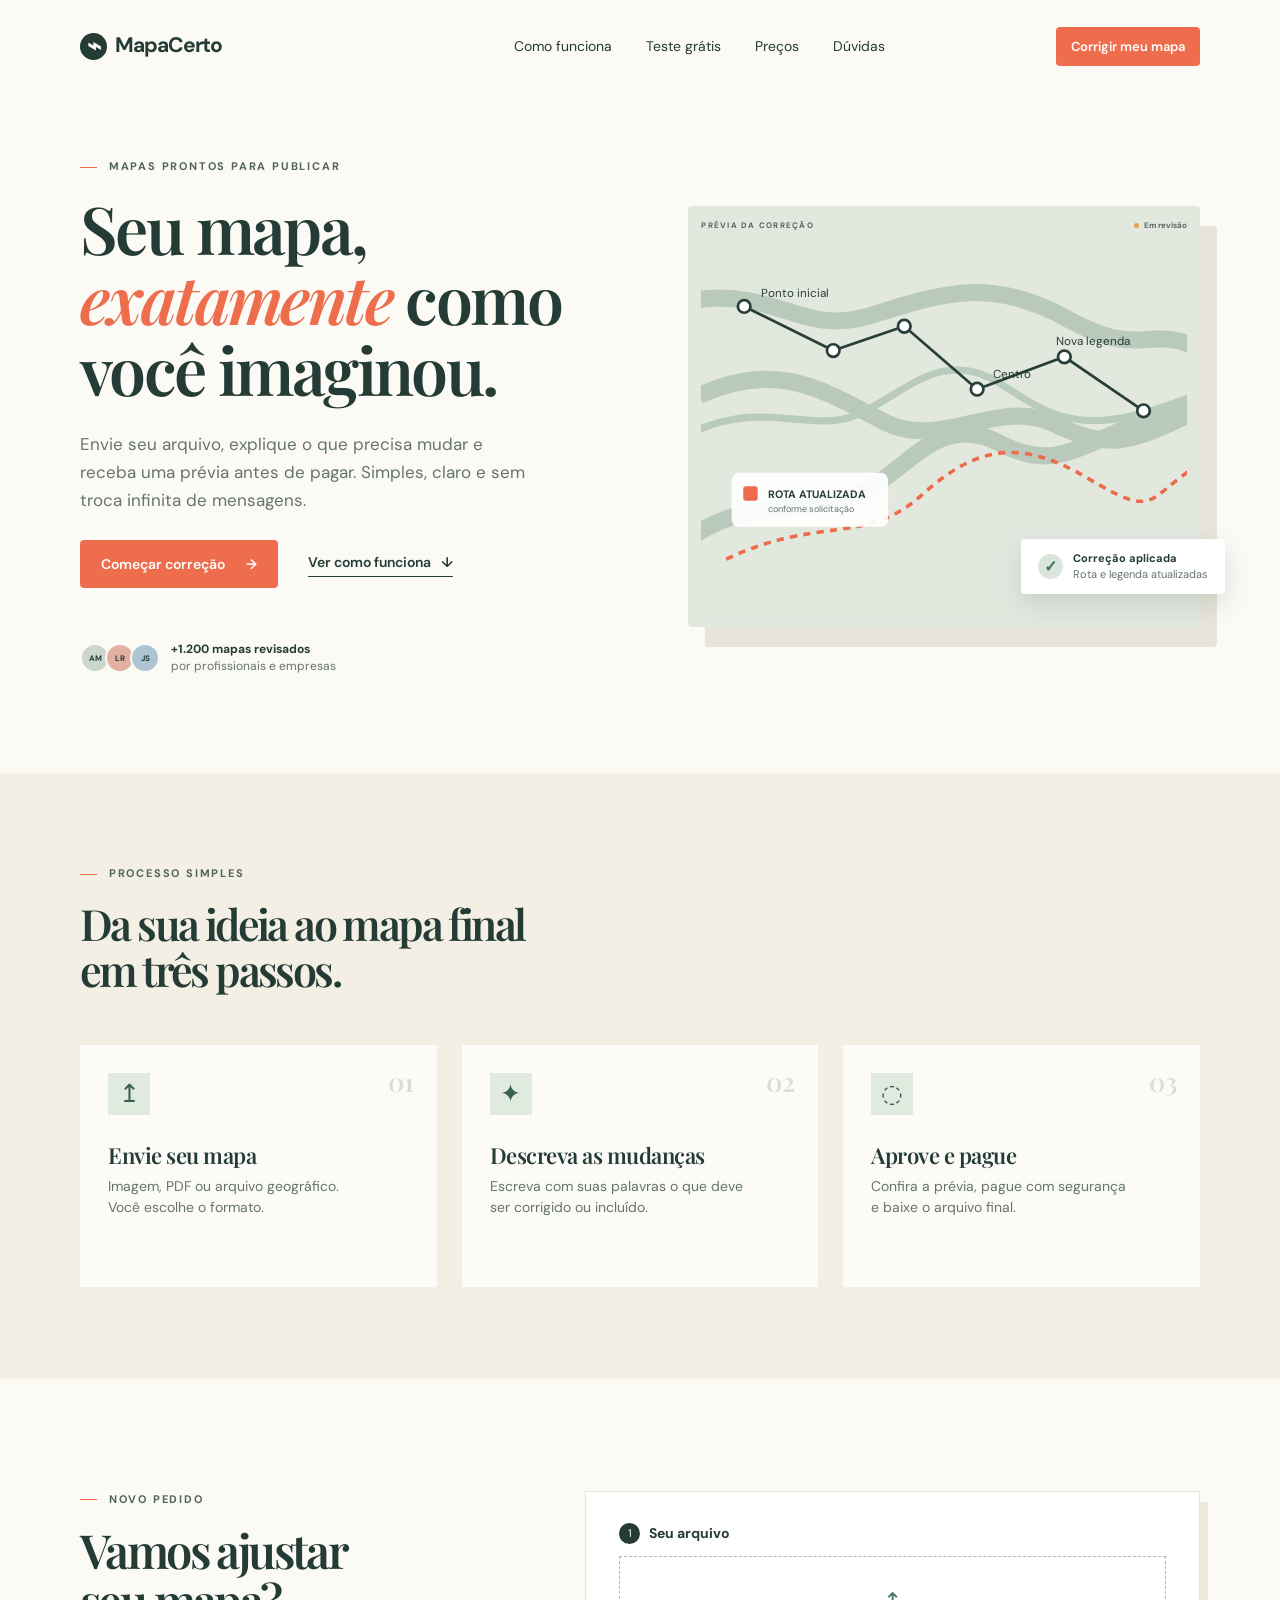
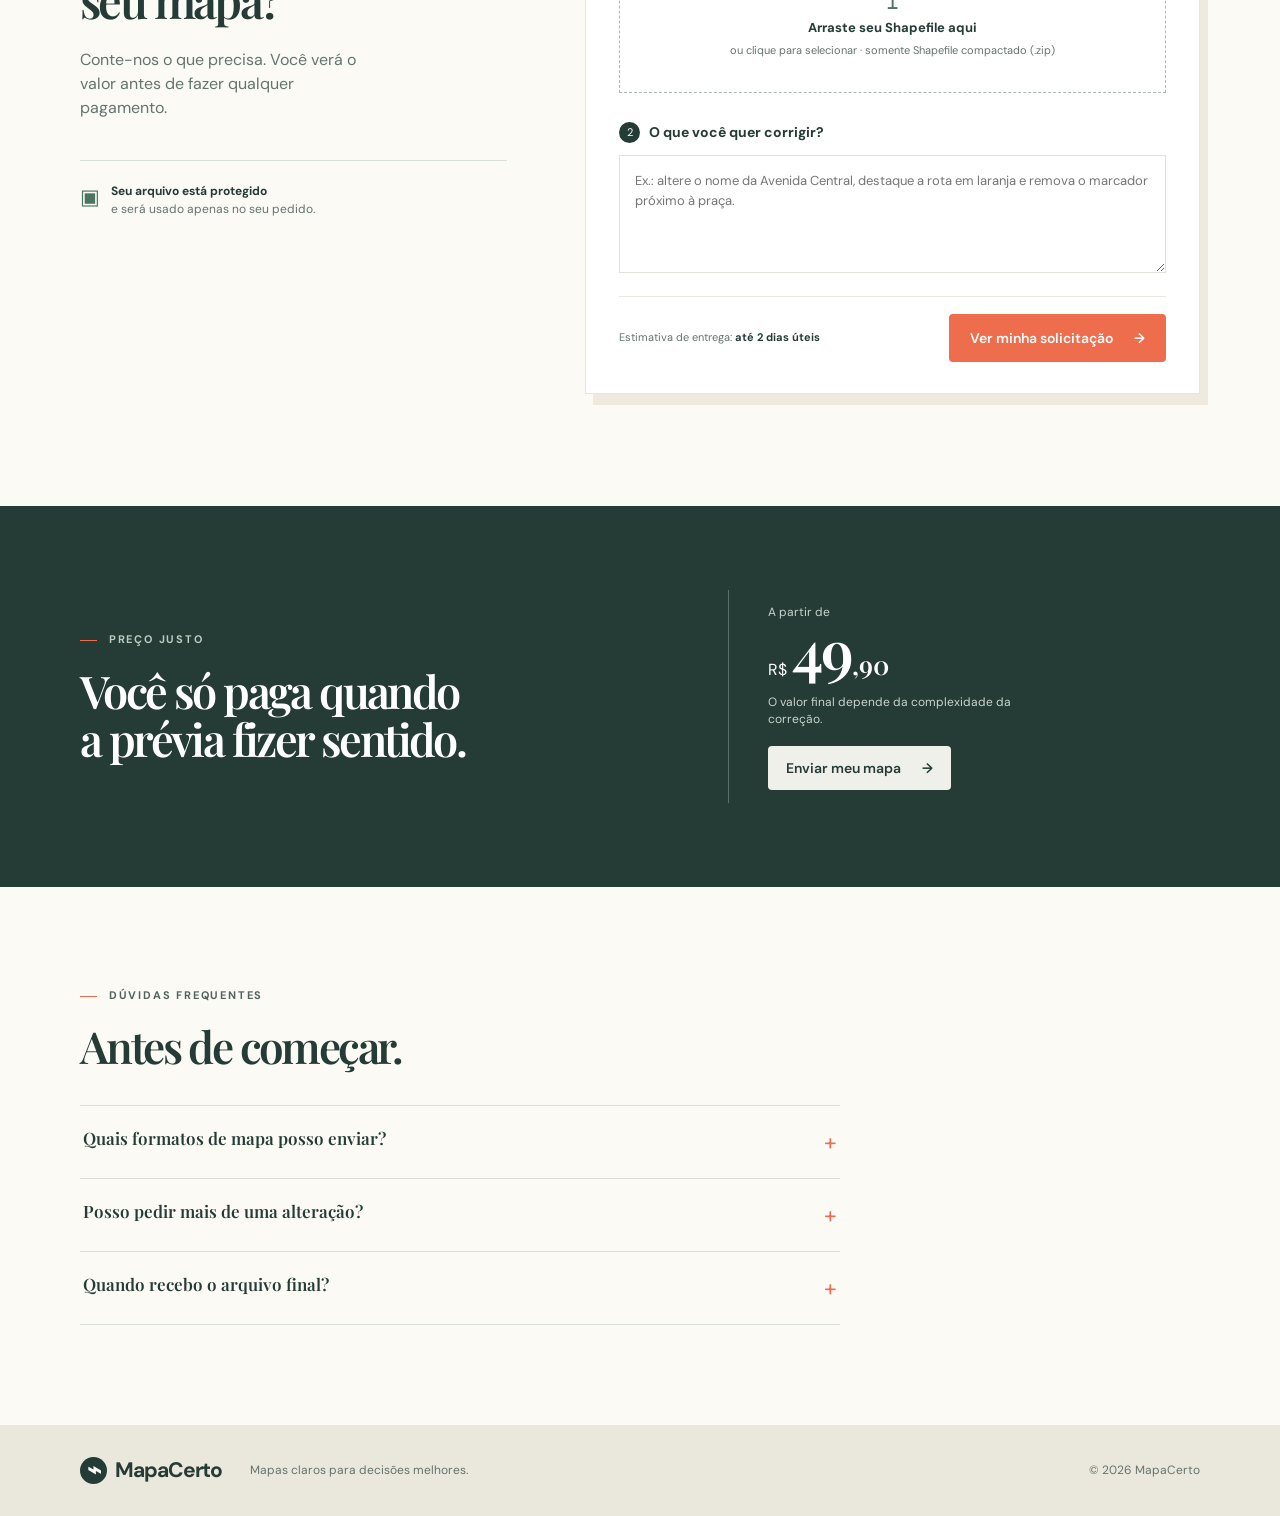
==== index.html @ ab414d9a "Add files via upload" ====
<!doctype html>
<html lang="pt-BR">
  <head>
    <meta charset="UTF-8" />
    <meta name="viewport" content="width=device-width, initial-scale=1.0" />
    <title>MapaCerto — Mapas revisados, do seu jeito</title>
    <meta name="description" content="Envie seu mapa, descreva as correções e receba a versão final pronta para usar." />
    <link rel="preconnect" href="https://fonts.googleapis.com" />
    <link rel="preconnect" href="https://fonts.gstatic.com" crossorigin />
    <link href="https://fonts.googleapis.com/css2?family=DM+Sans:wght@400;500;600;700&family=Playfair+Display:wght@600;700&display=swap" rel="stylesheet" />
    <link rel="stylesheet" href="styles.css" />
  </head>
  <body>
    <header class="header container">
      <a class="brand" href="#inicio" aria-label="MapaCerto, página inicial"><span class="brand-mark">⌁</span>MapaCerto</a>
      <nav aria-label="Navegação principal"><a href="#como-funciona">Como funciona</a><a href="teste-gratis.html">Teste grátis</a><a href="#precos">Preços</a><a href="#duvidas">Dúvidas</a></nav>
      <a class="button button-small" href="#pedido">Corrigir meu mapa</a>
    </header>

    <main id="inicio">
      <section class="hero container">
        <div class="hero-copy">
          <p class="eyebrow"><span></span> MAPAS PRONTOS PARA PUBLICAR</p>
          <h1>Seu mapa,<br /><em>exatamente</em> como você imaginou.</h1>
          <p class="hero-text">Envie seu arquivo, explique o que precisa mudar e receba uma prévia antes de pagar. Simples, claro e sem troca infinita de mensagens.</p>
          <div class="hero-actions"><a class="button" href="#pedido">Começar correção <span>→</span></a><a class="text-link" href="#como-funciona">Ver como funciona <span>↓</span></a></div>
          <div class="proof"><div class="avatars"><i>AM</i><i>LR</i><i>JS</i></div><p><strong>+1.200 mapas revisados</strong><br />por profissionais e empresas</p></div>
        </div>
        <div class="map-card" aria-label="Exemplo de prévia de mapa">
          <div class="map-top"><span>PRÉVIA DA CORREÇÃO</span><span class="status-dot">Em revisão</span></div>
          <svg viewBox="0 0 540 410" role="img" aria-label="Mapa ilustrativo" class="map-art">
            <rect width="540" height="410" fill="#e3e8df"/>
            <path d="M-10 58 C85 44 112 99 189 75S320 31 406 78s84 7 146 32M-8 319c71-44 116-21 175-42s93-98 165-60 92-9 216-42M-2 164c88-41 141-4 205 29s127-27 188 2 84 23 150-9" fill="none" stroke="#9fb6a6" stroke-width="19" opacity=".6"/>
            <path d="M-3 202 C75 169 126 208 177 184 S270 110 333 151 S427 211 544 166" fill="none" stroke="#b9cbbd" stroke-width="8"/>
            <path d="M28 346 C131 297 183 331 245 275 S356 212 430 256 S495 281 544 247" fill="none" stroke="#ec6b4b" stroke-width="4" stroke-dasharray="8 7"/>
            <path d="M48 65 147 114 226 87 307 157 404 121 492 181" fill="none" stroke="#283e39" stroke-width="3"/>
            <g fill="#fff" stroke="#283e39" stroke-width="3"><circle cx="48" cy="65" r="7"/><circle cx="147" cy="114" r="7"/><circle cx="226" cy="87" r="7"/><circle cx="307" cy="157" r="7"/><circle cx="404" cy="121" r="7"/><circle cx="492" cy="181" r="7"/></g>
            <text x="67" y="54" fill="#283e39" font-size="13" font-family="DM Sans">Ponto inicial</text><text x="325" y="145" fill="#283e39" font-size="13" font-family="DM Sans">Centro</text><text x="395" y="108" fill="#283e39" font-size="13" font-family="DM Sans">Nova legenda</text>
            <g transform="translate(34 250)"><rect width="174" height="60" rx="8" fill="#fff" opacity=".92"/><rect x="13" y="15" width="16" height="16" rx="3" fill="#ec6b4b"/><text x="40" y="28" fill="#283e39" font-size="12" font-family="DM Sans" font-weight="700">ROTA ATUALIZADA</text><text x="40" y="44" fill="#63736d" font-size="10" font-family="DM Sans">conforme solicitação</text></g>
          </svg>
          <div class="note-card"><span class="note-icon">✓</span><p><strong>Correção aplicada</strong><br />Rota e legenda atualizadas</p></div>
        </div>
      </section>

      <section class="steps" id="como-funciona"><div class="container"><div class="section-heading"><p class="eyebrow"><span></span> PROCESSO SIMPLES</p><h2>Da sua ideia ao mapa final<br />em três passos.</h2></div><div class="steps-grid"><article><b>01</b><div class="icon-box">↥</div><h3>Envie seu mapa</h3><p>Imagem, PDF ou arquivo geográfico. Você escolhe o formato.</p></article><article><b>02</b><div class="icon-box">✦</div><h3>Descreva as mudanças</h3><p>Escreva com suas palavras o que deve ser corrigido ou incluído.</p></article><article><b>03</b><div class="icon-box">◌</div><h3>Aprove e pague</h3><p>Confira a prévia, pague com segurança e baixe o arquivo final.</p></article></div></div></section>

      <section class="order-section container" id="pedido"><div class="order-intro"><p class="eyebrow"><span></span> NOVO PEDIDO</p><h2>Vamos ajustar<br />seu mapa?</h2><p>Conte-nos o que precisa. Você verá o valor antes de fazer qualquer pagamento.</p><div class="secure"><span>▣</span><p><strong>Seu arquivo está protegido</strong><br />e será usado apenas no seu pedido.</p></div></div><form class="order-form" id="orderForm"><div class="form-step"><span>1</span><h3>Seu arquivo</h3></div><label class="dropzone" id="dropzone" for="mapFile"><input id="mapFile" type="file" accept=".zip,application/zip,application/x-zip-compressed" hidden /><span class="upload-icon">↥</span><strong id="fileLabel">Arraste seu Shapefile aqui</strong><small>ou clique para selecionar · somente Shapefile compactado (.zip)</small></label><div class="form-step"><span>2</span><h3>O que você quer corrigir?</h3></div><label for="instructions" class="sr-only">Instruções de correção</label><textarea id="instructions" placeholder="Ex.: altere o nome da Avenida Central, destaque a rota em laranja e remova o marcador próximo à praça."></textarea><div class="form-footer"><span>Estimativa de entrega: <strong>até 2 dias úteis</strong></span><button class="button" type="submit">Ver minha solicitação <span>→</span></button></div></form></section>

      <section class="pricing" id="precos"><div class="container pricing-content"><div><p class="eyebrow light"><span></span> PREÇO JUSTO</p><h2>Você só paga quando<br />a prévia fizer sentido.</h2></div><div class="price-card"><p>A partir de</p><div><sup>R$</sup><strong>49</strong><small>,90</small></div><p class="price-note">O valor final depende da complexidade da correção.</p><a href="#pedido" class="button button-light">Enviar meu mapa <span>→</span></a></div></div></section>

      <section class="faq container" id="duvidas"><p class="eyebrow"><span></span> DÚVIDAS FREQUENTES</p><h2>Antes de começar.</h2><details><summary>Quais formatos de mapa posso enviar?<span>+</span></summary><p>Você pode enviar PNG, JPG, PDF e SVG. Para outros formatos, fale conosco antes de iniciar o pedido.</p></details><details><summary>Posso pedir mais de uma alteração?<span>+</span></summary><p>Sim. Descreva todas as mudanças no mesmo pedido para receber uma estimativa adequada.</p></details><details><summary>Quando recebo o arquivo final?<span>+</span></summary><p>Após a aprovação da prévia e a confirmação do pagamento, liberamos o arquivo final para download.</p></details></section>
    </main>
    <footer><div class="container footer-content"><a class="brand" href="#inicio"><span class="brand-mark">⌁</span>MapaCerto</a><p>Mapas claros para decisões melhores.</p><span>© 2026 MapaCerto</span></div></footer>
    <div class="modal-backdrop" id="modal" hidden><section class="modal" role="dialog" aria-modal="true" aria-labelledby="modalTitle"><button class="close" type="button" aria-label="Fechar">×</button><div class="success-mark">✓</div><p class="eyebrow"><span></span> PEDIDO RECEBIDO</p><h2 id="modalTitle">Pronto, recebemos<br />sua solicitação.</h2><p>Vamos analisar seu mapa e enviar uma prévia com o valor final. O pagamento só será solicitado após sua aprovação.</p><button class="button close-modal" type="button">Entendi</button></section></div>
    <script src="script.js"></script>
  </body>
</html>
---- styles.css ----
:root{--ink:#243b36;--muted:#65746d;--paper:#fbfaf5;--cream:#f3efe4;--orange:#ed6d4d;--line:#d9ded6;--sans:"DM Sans",Arial,sans-serif;--serif:"Playfair Display",Georgia,serif}*{box-sizing:border-box}html{scroll-behavior:smooth}body{margin:0;background:var(--paper);color:var(--ink);font-family:var(--sans);font-size:16px;line-height:1.5}.container{width:min(1120px,calc(100% - 48px));margin:auto}.header{height:92px;display:flex;align-items:center;justify-content:space-between}.brand{display:inline-flex;align-items:center;gap:8px;color:var(--ink);font-weight:700;font-size:21px;text-decoration:none;letter-spacing:-1px}.brand-mark{display:grid;place-items:center;width:27px;height:27px;color:var(--paper);background:var(--ink);border-radius:50%;font-size:24px;line-height:1}.header nav{display:flex;gap:34px;margin-left:120px}.header nav a{color:var(--ink);font-size:14px;text-decoration:none}.button{border:0;display:inline-flex;align-items:center;justify-content:center;gap:21px;background:var(--orange);border-radius:4px;color:#fff;padding:15px 21px;font:600 14px var(--sans);text-decoration:none;cursor:pointer;transition:transform .2s,background .2s}.button:hover{background:#d75b3d;transform:translateY(-2px)}.button-small{padding:11px 15px;font-size:13px}.hero{display:grid;grid-template-columns:1.03fr .97fr;gap:65px;align-items:center;padding:66px 0 98px}.eyebrow{margin:0 0 18px;font-size:11px;font-weight:700;letter-spacing:1.8px;color:#52645d}.eyebrow span{display:inline-block;width:17px;height:1px;background:var(--orange);vertical-align:middle;margin:0 7px 0 0}.hero h1,.section-heading h2,.order-intro h2,.pricing h2,.faq h2,.modal h2{font:600 clamp(43px,5.2vw,66px)/1.07 var(--serif);letter-spacing:-2.6px;margin:0;color:var(--ink)}h1 em{color:var(--orange);font-style:italic}.hero-text{color:var(--muted);width:min(445px,100%);font-size:17px;line-height:1.65;margin:26px 0}.hero-actions{display:flex;align-items:center;gap:30px}.text-link{font-size:14px;font-weight:600;color:var(--ink);text-decoration:none;border-bottom:1px solid var(--ink);padding-bottom:3px}.text-link span{margin-left:7px}.proof{display:flex;align-items:center;gap:11px;margin-top:53px}.proof p{font-size:12px;color:var(--muted);line-height:1.4;margin:0}.proof strong{color:var(--ink)}.avatars{display:flex;padding-left:5px}.avatars i{display:grid;place-items:center;margin-left:-5px;width:30px;height:30px;border:2px solid var(--paper);border-radius:50%;background:#ccd7cc;color:var(--ink);font-size:8px;font-style:normal;font-weight:700}.avatars i:nth-child(2){background:#e1b0a0}.avatars i:nth-child(3){background:#afc4d2}.map-card{background:#e3e8df;position:relative;padding:13px 13px 10px;border-radius:4px;box-shadow:17px 20px 0 #e7e4d9}.map-top{height:29px;display:flex;align-items:flex-start;justify-content:space-between;color:#55665f;font-size:8px;font-weight:700;letter-spacing:1.25px}.status-dot{display:flex;align-items:center;gap:5px;letter-spacing:0}.status-dot:before{content:"";width:5px;height:5px;border-radius:50%;background:#e89e49}.map-art{display:block;width:100%;height:auto;border-radius:2px}.note-card{position:absolute;right:-25px;bottom:33px;display:flex;align-items:center;gap:10px;background:#fff;border-radius:4px;padding:12px 17px;box-shadow:0 10px 24px #52706330}.note-card p{font-size:11px;color:var(--muted);line-height:1.4;margin:0}.note-card strong{color:var(--ink)}.note-icon{display:grid;place-items:center;background:#dae5dc;color:#3c7660;border-radius:50%;font-weight:700;width:25px;height:25px}.steps{background:var(--cream);padding:92px 0}.section-heading h2{font-size:43px}.steps-grid{display:grid;grid-template-columns:repeat(3,1fr);gap:25px;margin-top:53px}.steps-grid article{position:relative;padding:28px;background:#fcfbf7;min-height:242px}.steps-grid b{position:absolute;right:23px;top:19px;font:600 26px var(--serif);color:#d9ded3}.icon-box{display:grid;place-items:center;width:42px;height:42px;background:#e1eadf;color:#386151;font-size:25px}.steps-grid h3{margin:25px 0 6px;font:600 22px var(--serif);letter-spacing:-.5px}.steps-grid p{margin:0;color:var(--muted);font-size:14px;max-width:260px}.order-section{display:grid;grid-template-columns:.82fr 1.18fr;gap:78px;padding:112px 0}.order-intro h2{font-size:47px}.order-intro>p:not(.eyebrow){color:var(--muted);margin:22px 0 40px;max-width:290px}.secure{border-top:1px solid var(--line);padding-top:21px;display:flex;gap:11px}.secure>span{color:#4a7561;font-size:21px}.secure p{margin:0;font-size:12px;color:var(--muted)}.secure strong{color:var(--ink)}.order-form{padding:31px 33px;background:#fff;border:1px solid #e4e6df;box-shadow:8px 11px 0 #eeeade}.form-step{display:flex;align-items:center;gap:9px;margin-bottom:12px}.form-step span{display:grid;place-items:center;width:21px;height:21px;border-radius:50%;font-size:11px;background:var(--ink);color:#fff}.form-step h3{font-size:14px;margin:0}.dropzone{height:137px;border:1.5px dashed #acb9ae;display:flex;align-items:center;justify-content:center;flex-direction:column;gap:5px;cursor:pointer;margin-bottom:29px;transition:.2s}.dropzone:hover,.dropzone.dragover{background:#f3f7f1;border-color:#5d856f}.upload-icon{font-size:23px;color:#4a7561;line-height:1}.dropzone strong{font-size:13px}.dropzone small{color:var(--muted);font-size:11px}.order-form textarea{width:100%;height:118px;resize:vertical;padding:15px;border:1px solid #dfe3dc;color:var(--ink);font:13px/1.55 var(--sans);margin-bottom:16px}.order-form textarea:focus{outline:2px solid #dceadd;border-color:#668574}.form-footer{border-top:1px solid #e7e9e3;padding-top:17px;display:flex;justify-content:space-between;align-items:center;gap:15px;font-size:11px;color:var(--muted)}.form-footer strong{color:var(--ink)}.pricing{background:var(--ink);color:#fff;padding:84px 0}.pricing-content{display:grid;grid-template-columns:1.1fr .9fr;align-items:center;gap:70px}.pricing .eyebrow{color:#bdcbc0}.pricing h2{color:#fff;font-size:45px}.light span{background:var(--orange)}.price-card{border-left:1px solid #597168;padding:13px 0 13px 39px}.price-card>p{margin:0;color:#cad5cc;font-size:12px}.price-card div{display:flex;align-items:baseline;margin:2px 0}.price-card sup{font-size:16px;margin-right:5px}.price-card strong{font:600 61px/.9 var(--serif);letter-spacing:-2px}.price-card small{font:600 26px var(--serif)}.price-card .price-note{margin:12px 0 18px;max-width:250px;line-height:1.45}.button-light{background:#eff0e9;color:var(--ink);padding:13px 18px}.button-light:hover{background:#fff}.faq{padding:100px 0}.faq h2{font-size:44px;margin-bottom:36px}.faq details{max-width:760px;border-top:1px solid var(--line);padding:21px 3px}.faq details:last-child{border-bottom:1px solid var(--line)}.faq summary{list-style:none;cursor:pointer;display:flex;justify-content:space-between;font:600 17px var(--serif)}.faq summary::-webkit-details-marker{display:none}.faq summary span{font:400 23px var(--sans);color:var(--orange)}.faq details[open] summary span{transform:rotate(45deg)}.faq details p{color:var(--muted);font-size:14px;max-width:600px;margin:13px 0 0}footer{background:#eae7dc}.footer-content{height:91px;display:flex;align-items:center;gap:28px}.footer-content p,.footer-content>span{margin:0;color:#65746d;font-size:12px}.footer-content>span{margin-left:auto}.modal-backdrop{position:fixed;inset:0;background:#1f302ba8;z-index:5;display:grid;place-items:center;padding:24px}.modal{position:relative;width:min(480px,100%);background:var(--paper);padding:47px 46px 42px;text-align:center;box-shadow:0 20px 60px #0004}.modal .eyebrow{margin-top:20px}.modal h2{font-size:38px}.modal>p:not(.eyebrow){font-size:14px;color:var(--muted);margin:17px auto 27px;max-width:350px}.success-mark{display:grid;place-items:center;width:48px;height:48px;border-radius:50%;margin:auto;background:#dfebdf;color:#3c765e;font-size:26px}.close{position:absolute;right:14px;top:8px;border:0;background:none;font-size:29px;color:var(--muted);cursor:pointer}.sr-only{position:absolute;width:1px;height:1px;overflow:hidden;clip:rect(0,0,0,0)}
@media(max-width:760px){.container{width:min(100% - 32px,560px)}.header{height:74px}.header nav{display:none}.header .button{display:none}.hero{grid-template-columns:1fr;gap:52px;padding:55px 0 75px}.hero h1{font-size:48px}.map-card{margin:0 12px 0 0}.note-card{right:-8px;bottom:20px}.steps{padding:66px 0}.section-heading h2{font-size:35px}.steps-grid{grid-template-columns:1fr;margin-top:35px}.steps-grid article{min-height:0}.order-section{grid-template-columns:1fr;gap:47px;padding:75px 0}.order-intro h2{font-size:42px}.order-form{padding:23px 18px}.form-footer{align-items:flex-start;flex-direction:column}.form-footer .button{width:100%}.pricing{padding:65px 0}.pricing-content{grid-template-columns:1fr;gap:38px}.pricing h2{font-size:36px}.price-card{padding-left:25px}.faq{padding:74px 0}.faq h2{font-size:37px}.footer-content{height:auto;min-height:90px;padding:25px 0;flex-wrap:wrap;gap:11px}.footer-content>span{margin-left:0;width:100%}}
.modal-backdrop[hidden]{display:none}
.active-nav{color:var(--orange)!important;font-weight:700}.trial-page{padding-bottom:0}.trial-hero{display:grid;grid-template-columns:1fr .62fr;gap:70px;align-items:center;padding:61px 0 63px}.trial-hero h1{font:600 clamp(39px,4.4vw,58px)/1.09 var(--serif);letter-spacing:-2px;margin:0}.trial-hero h1 em{color:var(--orange);font-style:italic}.trial-hero>div>p:not(.eyebrow){color:var(--muted);max-width:520px;margin:23px 0 0;font-size:16px;line-height:1.65}.trial-hero aside{background:#e6eee4;padding:31px 34px;position:relative;min-height:168px}.trial-hero aside strong{display:block;margin-top:20px;font:600 25px var(--serif)}.trial-hero aside p{color:var(--muted);font-size:13px;margin:5px 0}.trial-spark{display:grid;place-items:center;width:31px;height:31px;background:var(--ink);color:#fff;border-radius:50%;font-size:17px}.trial-workspace{display:grid;grid-template-columns:1fr 1fr;min-height:475px;border:1px solid #dfe3dc}.trial-form{padding:37px 39px;background:#fff}.trial-form .dropzone{height:126px}.trial-form textarea{width:100%;height:95px;resize:vertical;padding:13px;border:1px solid #dfe3dc;font:13px/1.5 var(--sans);color:var(--ink);margin-bottom:17px}.trial-form textarea:focus{outline:2px solid #dceadd;border-color:#668574}.trial-form .button{width:100%}.trial-disclaimer{margin:15px 0 0;text-align:center;color:var(--muted);font-size:11px}.trial-result{background:#eff1e9;padding:33px;display:grid;place-items:center}.result-empty{text-align:center;max-width:280px}.empty-circle{display:grid;place-items:center;width:62px;height:62px;border-radius:50%;margin:0 auto 18px;background:#dfe9dc;color:#4b765d;font-size:39px}.result-empty h2,.result-ready h2{font:600 27px/1.15 var(--serif);margin:0}.result-empty p,.result-ready>p:not(.eyebrow){font-size:13px;color:var(--muted);line-height:1.55}.result-ready{width:min(100%,350px)}.result-ready .eyebrow{margin-bottom:12px}.result-map{height:176px;position:relative;overflow:hidden;margin-bottom:18px;background:#ced9cd}.result-map img{width:100%;height:100%;object-fit:cover;display:block}.result-route{position:absolute;left:-5%;top:54%;width:115%;height:39%;border-top:4px dashed var(--orange);border-radius:50%;transform:rotate(-11deg)}.result-pin{position:absolute;left:54%;top:45%;color:var(--orange);font-size:24px;text-shadow:0 1px 2px #473d}.result-ready .button{margin-top:5px}.trial-bottom{margin-top:88px;background:var(--ink);color:#fff}.trial-bottom>div{min-height:110px;display:flex;align-items:center;justify-content:space-between;gap:30px}.trial-bottom p{margin:0;color:#d2ddd4;font-size:14px}.trial-bottom strong{color:#fff}.trial-bottom a{color:#fff;text-decoration:none;font-size:13px;font-weight:700;white-space:nowrap;border-bottom:1px solid var(--orange);padding-bottom:3px}
@media(max-width:760px){.trial-hero{grid-template-columns:1fr;gap:32px;padding:45px 0}.trial-hero h1{font-size:43px}.trial-workspace{grid-template-columns:1fr}.trial-form{padding:26px 20px}.trial-result{min-height:390px;padding:27px 20px}.trial-bottom{margin-top:55px}.trial-bottom>div{min-height:0;padding:25px 0;align-items:flex-start;flex-direction:column;gap:15px}}
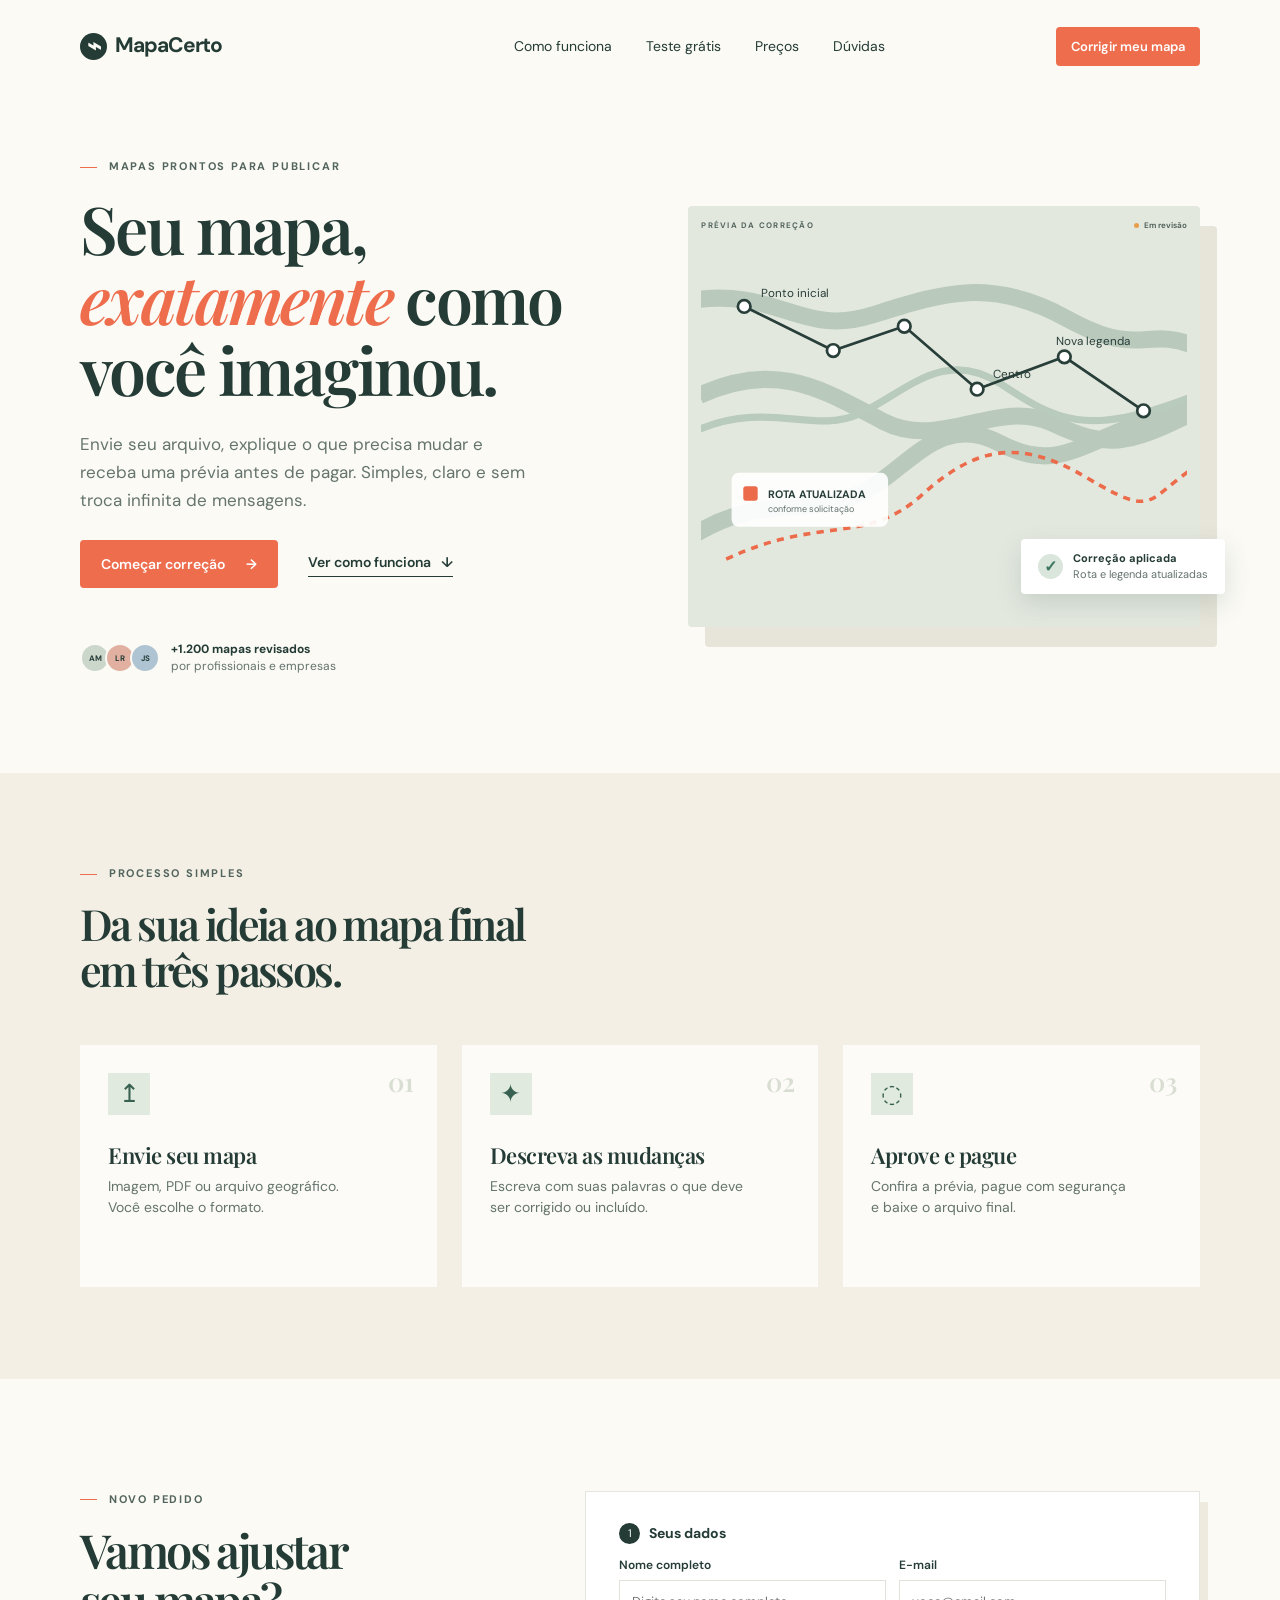
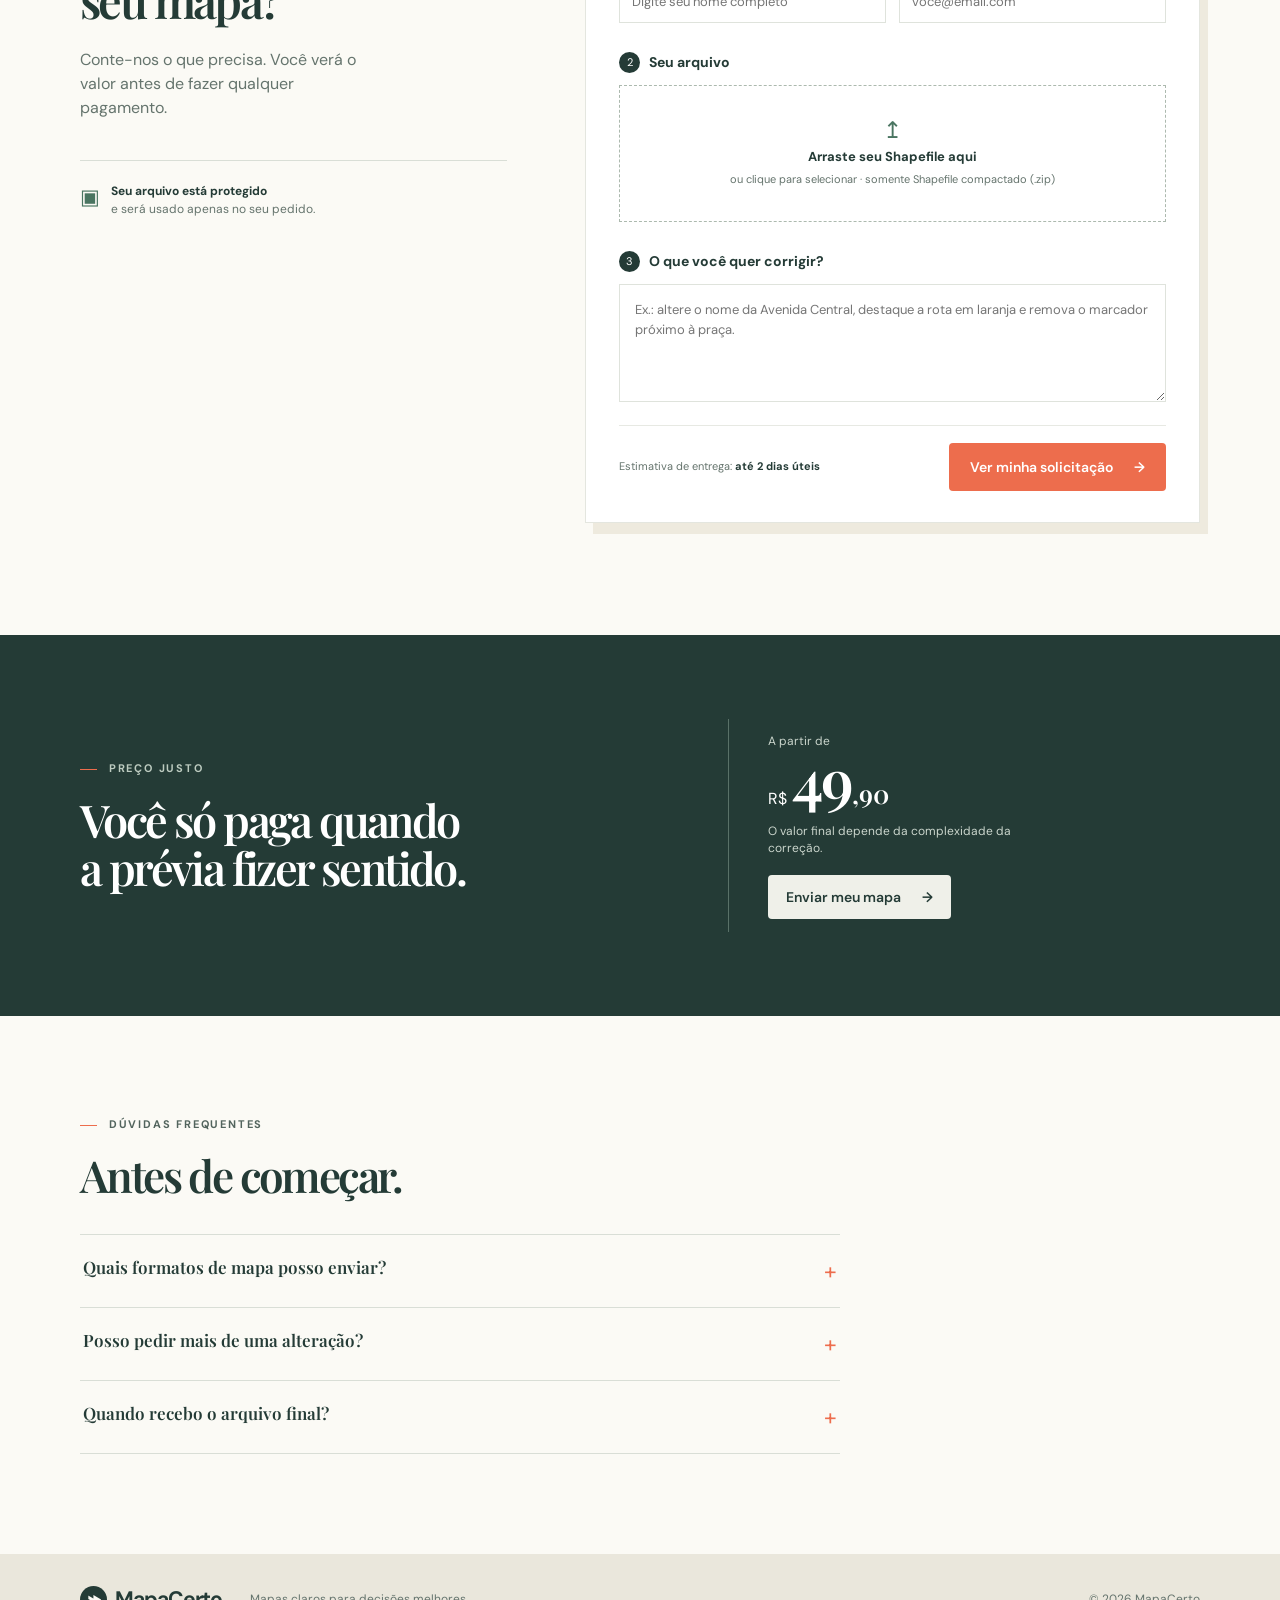
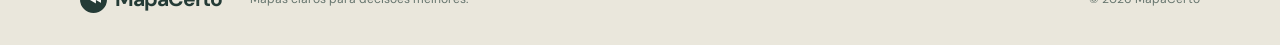
==== commit 374add5f: "Atualizar versão do formulário" ====
--- a/index.html
+++ b/index.html
@@ -52,6 +52,6 @@
     </main>
     <footer><div class="container footer-content"><a class="brand" href="#inicio"><span class="brand-mark">⌁</span>MapaCerto</a><p>Mapas claros para decisões melhores.</p><span>© 2026 MapaCerto</span></div></footer>
     <div class="modal-backdrop" id="modal" hidden><section class="modal" role="dialog" aria-modal="true" aria-labelledby="modalTitle"><button class="close" type="button" aria-label="Fechar">×</button><div class="success-mark">✓</div><p class="eyebrow"><span></span> PEDIDO RECEBIDO</p><h2 id="modalTitle">Pronto, recebemos<br />sua solicitação.</h2><p>Vamos analisar seu mapa e enviar uma prévia com o valor final. O pagamento só será solicitado após sua aprovação.</p><button class="button close-modal" type="button">Entendi</button></section></div>
-    <script src="script.js"></script>
+    <script src="script.js?v=a47520b9"></script>
   </body>
 </html>
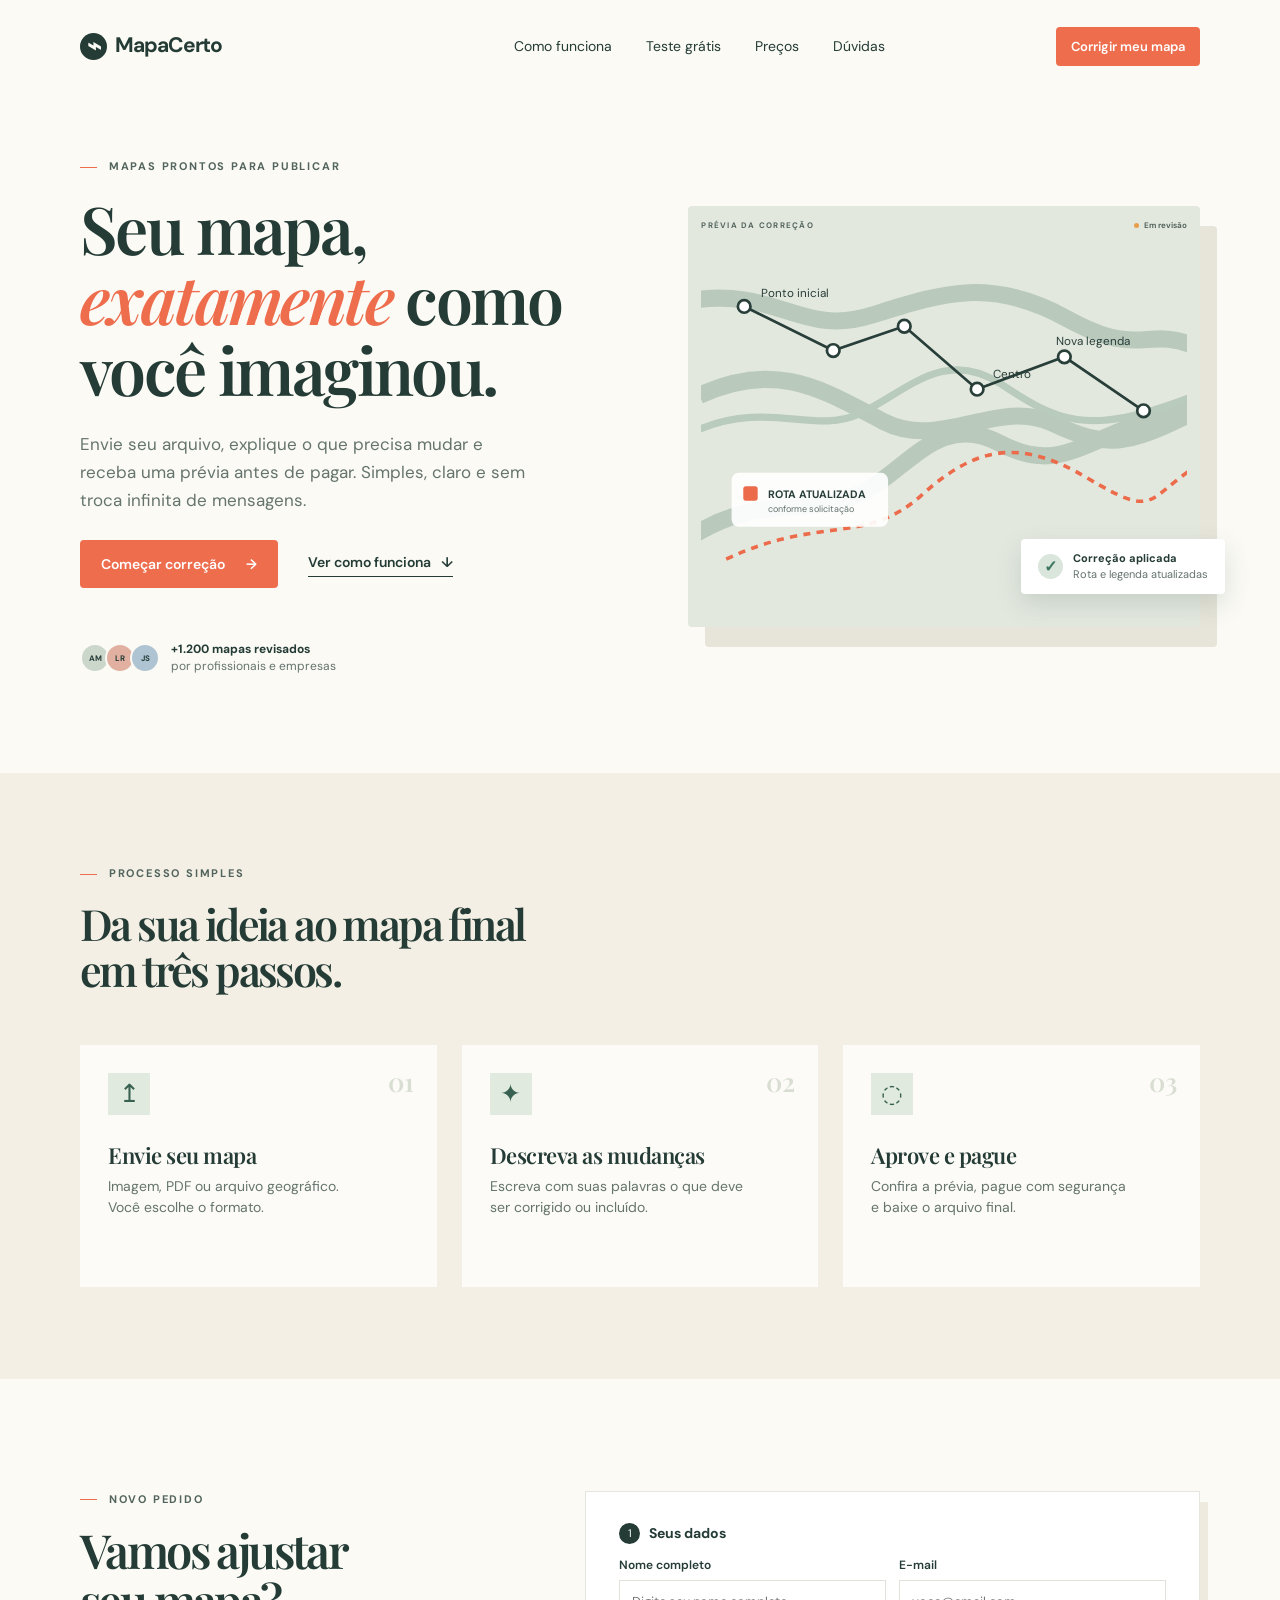
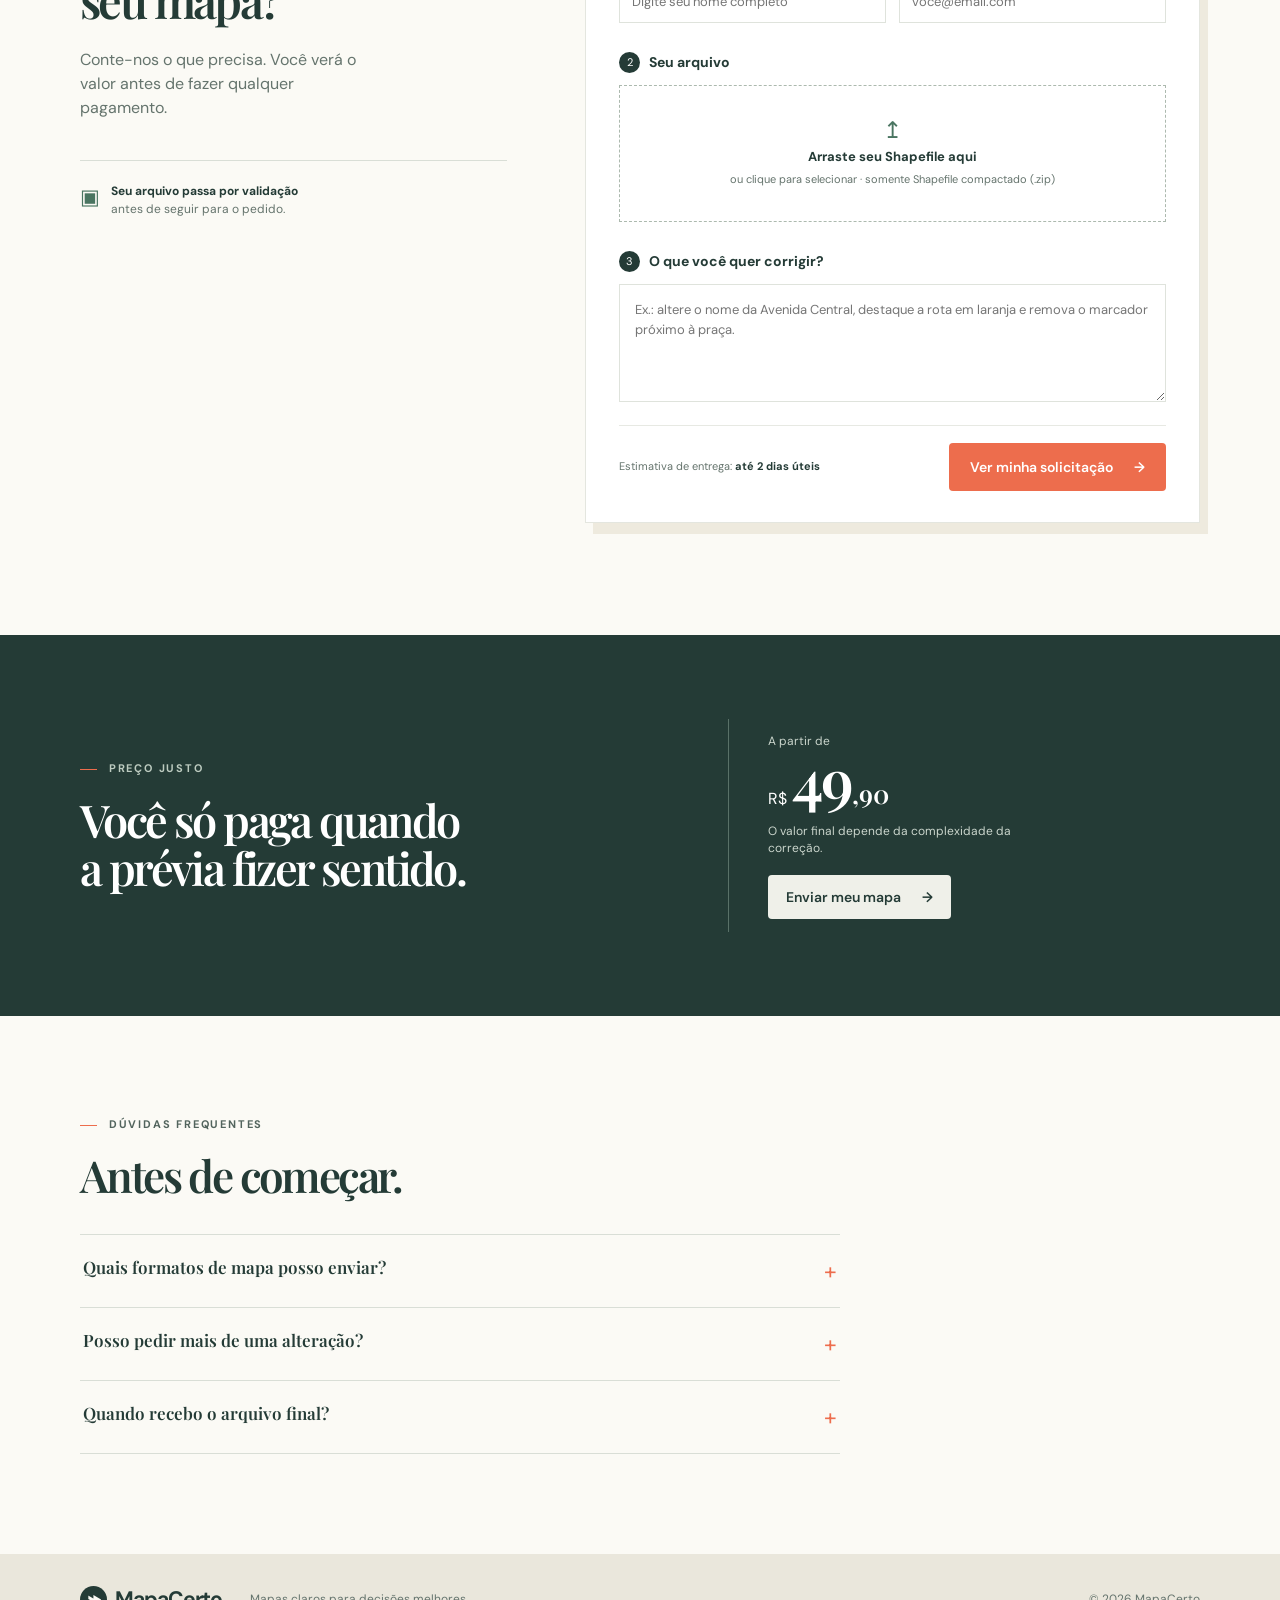
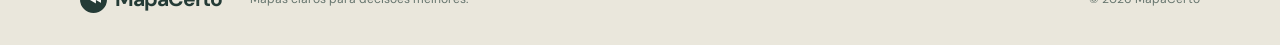
==== commit 8f4e2cdc: "Exibir regras de segurança do envio" ====
--- a/index.html
+++ b/index.html
@@ -44,7 +44,7 @@
 
       <section class="steps" id="como-funciona"><div class="container"><div class="section-heading"><p class="eyebrow"><span></span> PROCESSO SIMPLES</p><h2>Da sua ideia ao mapa final<br />em três passos.</h2></div><div class="steps-grid"><article><b>01</b><div class="icon-box">↥</div><h3>Envie seu mapa</h3><p>Imagem, PDF ou arquivo geográfico. Você escolhe o formato.</p></article><article><b>02</b><div class="icon-box">✦</div><h3>Descreva as mudanças</h3><p>Escreva com suas palavras o que deve ser corrigido ou incluído.</p></article><article><b>03</b><div class="icon-box">◌</div><h3>Aprove e pague</h3><p>Confira a prévia, pague com segurança e baixe o arquivo final.</p></article></div></div></section>
 
-      <section class="order-section container" id="pedido"><div class="order-intro"><p class="eyebrow"><span></span> NOVO PEDIDO</p><h2>Vamos ajustar<br />seu mapa?</h2><p>Conte-nos o que precisa. Você verá o valor antes de fazer qualquer pagamento.</p><div class="secure"><span>▣</span><p><strong>Seu arquivo está protegido</strong><br />e será usado apenas no seu pedido.</p></div></div><form class="order-form" id="orderForm"><div class="form-step"><span>1</span><h3>Seu arquivo</h3></div><label class="dropzone" id="dropzone" for="mapFile"><input id="mapFile" type="file" accept=".zip,application/zip,application/x-zip-compressed" hidden /><span class="upload-icon">↥</span><strong id="fileLabel">Arraste seu Shapefile aqui</strong><small>ou clique para selecionar · somente Shapefile compactado (.zip)</small></label><div class="form-step"><span>2</span><h3>O que você quer corrigir?</h3></div><label for="instructions" class="sr-only">Instruções de correção</label><textarea id="instructions" placeholder="Ex.: altere o nome da Avenida Central, destaque a rota em laranja e remova o marcador próximo à praça."></textarea><div class="form-footer"><span>Estimativa de entrega: <strong>até 2 dias úteis</strong></span><button class="button" type="submit">Ver minha solicitação <span>→</span></button></div></form></section>
+      <section class="order-section container" id="pedido"><div class="order-intro"><p class="eyebrow"><span></span> NOVO PEDIDO</p><h2>Vamos ajustar<br />seu mapa?</h2><p>Conte-nos o que precisa. Você verá o valor antes de fazer qualquer pagamento.</p><div class="secure"><span>▣</span><p><strong>Seu arquivo passa por validação</strong><br />antes de seguir para o pedido.</p></div></div><form class="order-form" id="orderForm"><div class="form-step"><span>1</span><h3>Seu arquivo</h3></div><label class="dropzone" id="dropzone" for="mapFile"><input id="mapFile" type="file" accept=".zip,application/zip,application/x-zip-compressed" hidden /><span class="upload-icon">↥</span><strong id="fileLabel">Arraste seu Shapefile aqui</strong><small>ou clique para selecionar · somente Shapefile compactado (.zip, até 30 MB)</small></label><div class="form-step"><span>2</span><h3>O que você quer corrigir?</h3></div><label for="instructions" class="sr-only">Instruções de correção</label><textarea id="instructions" placeholder="Ex.: altere o nome da Avenida Central, destaque a rota em laranja e remova o marcador próximo à praça."></textarea><div class="form-footer"><span>Estimativa de entrega: <strong>até 2 dias úteis</strong></span><button class="button" type="submit">Ver minha solicitação <span>→</span></button></div></form></section>
 
       <section class="pricing" id="precos"><div class="container pricing-content"><div><p class="eyebrow light"><span></span> PREÇO JUSTO</p><h2>Você só paga quando<br />a prévia fizer sentido.</h2></div><div class="price-card"><p>A partir de</p><div><sup>R$</sup><strong>49</strong><small>,90</small></div><p class="price-note">O valor final depende da complexidade da correção.</p><a href="#pedido" class="button button-light">Enviar meu mapa <span>→</span></a></div></div></section>
 
@@ -52,6 +52,6 @@
     </main>
     <footer><div class="container footer-content"><a class="brand" href="#inicio"><span class="brand-mark">⌁</span>MapaCerto</a><p>Mapas claros para decisões melhores.</p><span>© 2026 MapaCerto</span></div></footer>
     <div class="modal-backdrop" id="modal" hidden><section class="modal" role="dialog" aria-modal="true" aria-labelledby="modalTitle"><button class="close" type="button" aria-label="Fechar">×</button><div class="success-mark">✓</div><p class="eyebrow"><span></span> PEDIDO RECEBIDO</p><h2 id="modalTitle">Pronto, recebemos<br />sua solicitação.</h2><p>Vamos analisar seu mapa e enviar uma prévia com o valor final. O pagamento só será solicitado após sua aprovação.</p><button class="button close-modal" type="button">Entendi</button></section></div>
-    <script src="script.js?v=a47520b9"></script>
+    <script src="script.js?v=8a69a86e"></script>
   </body>
 </html>
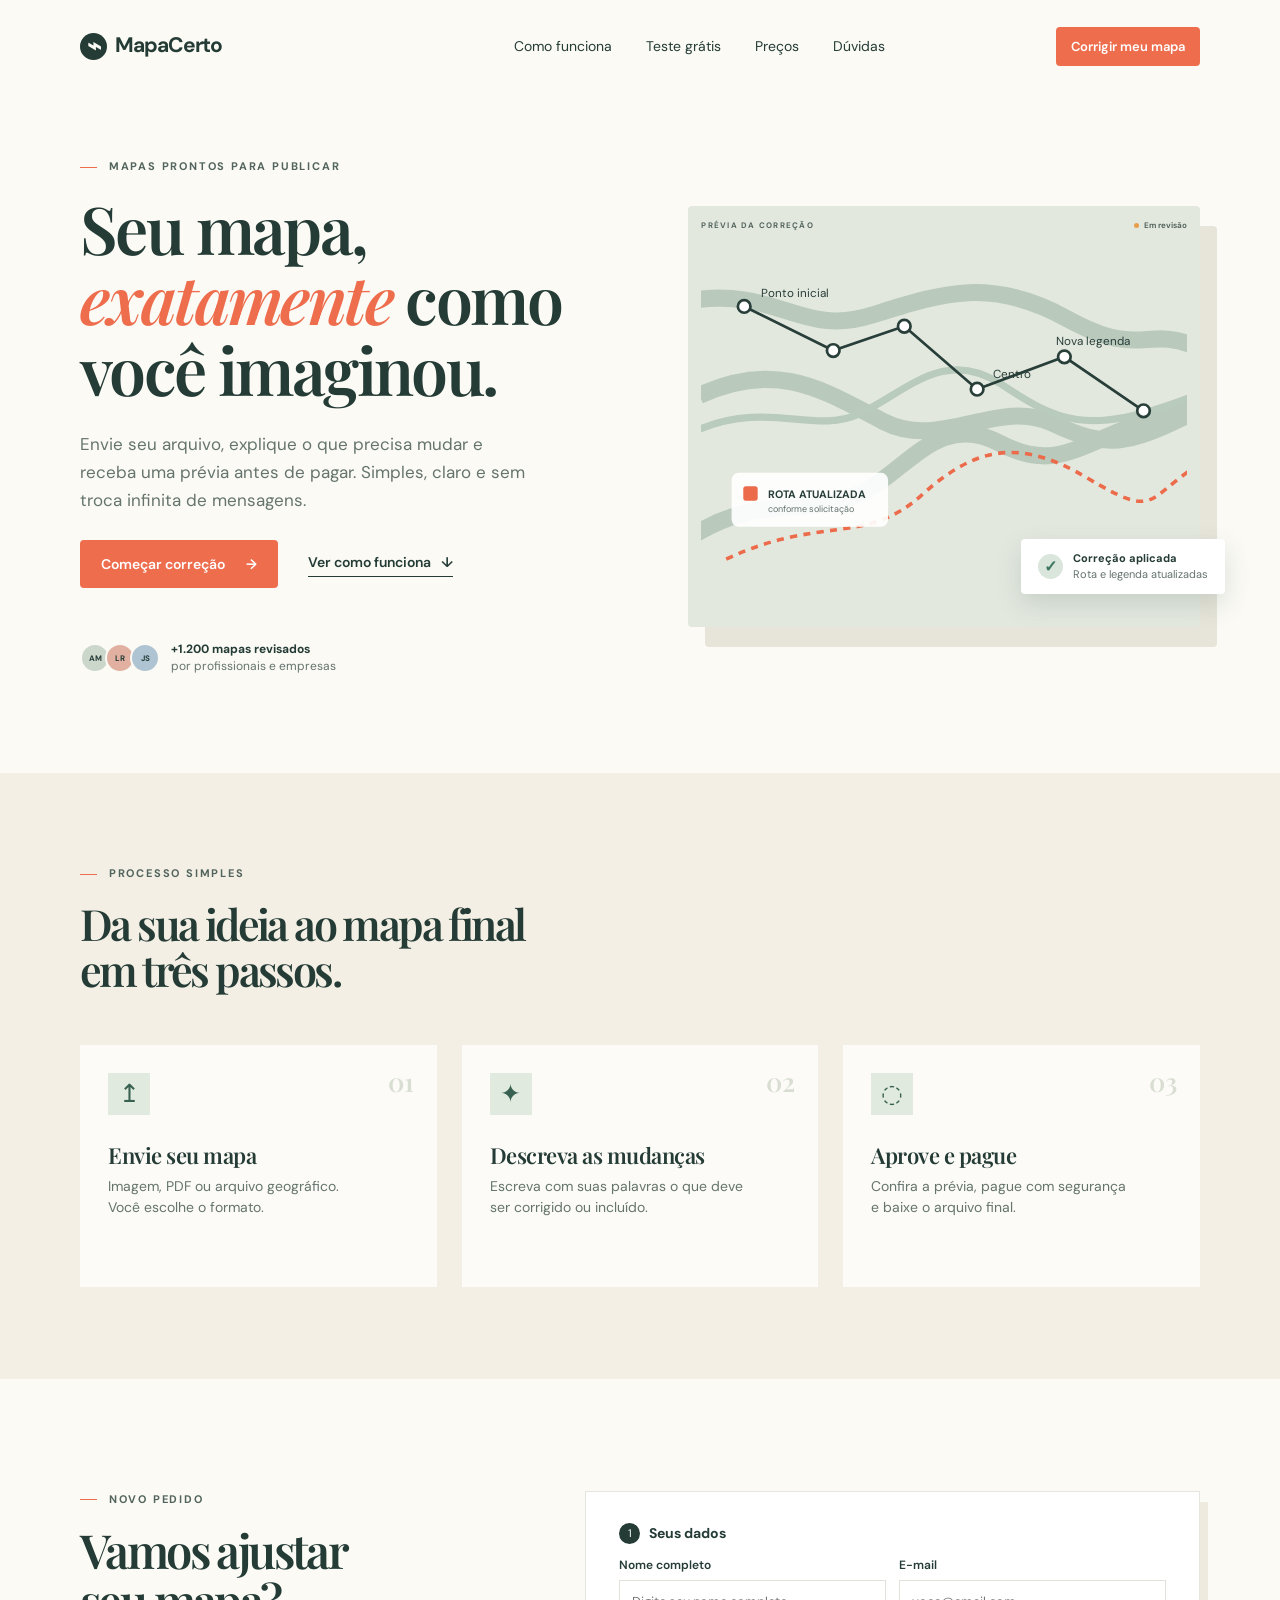
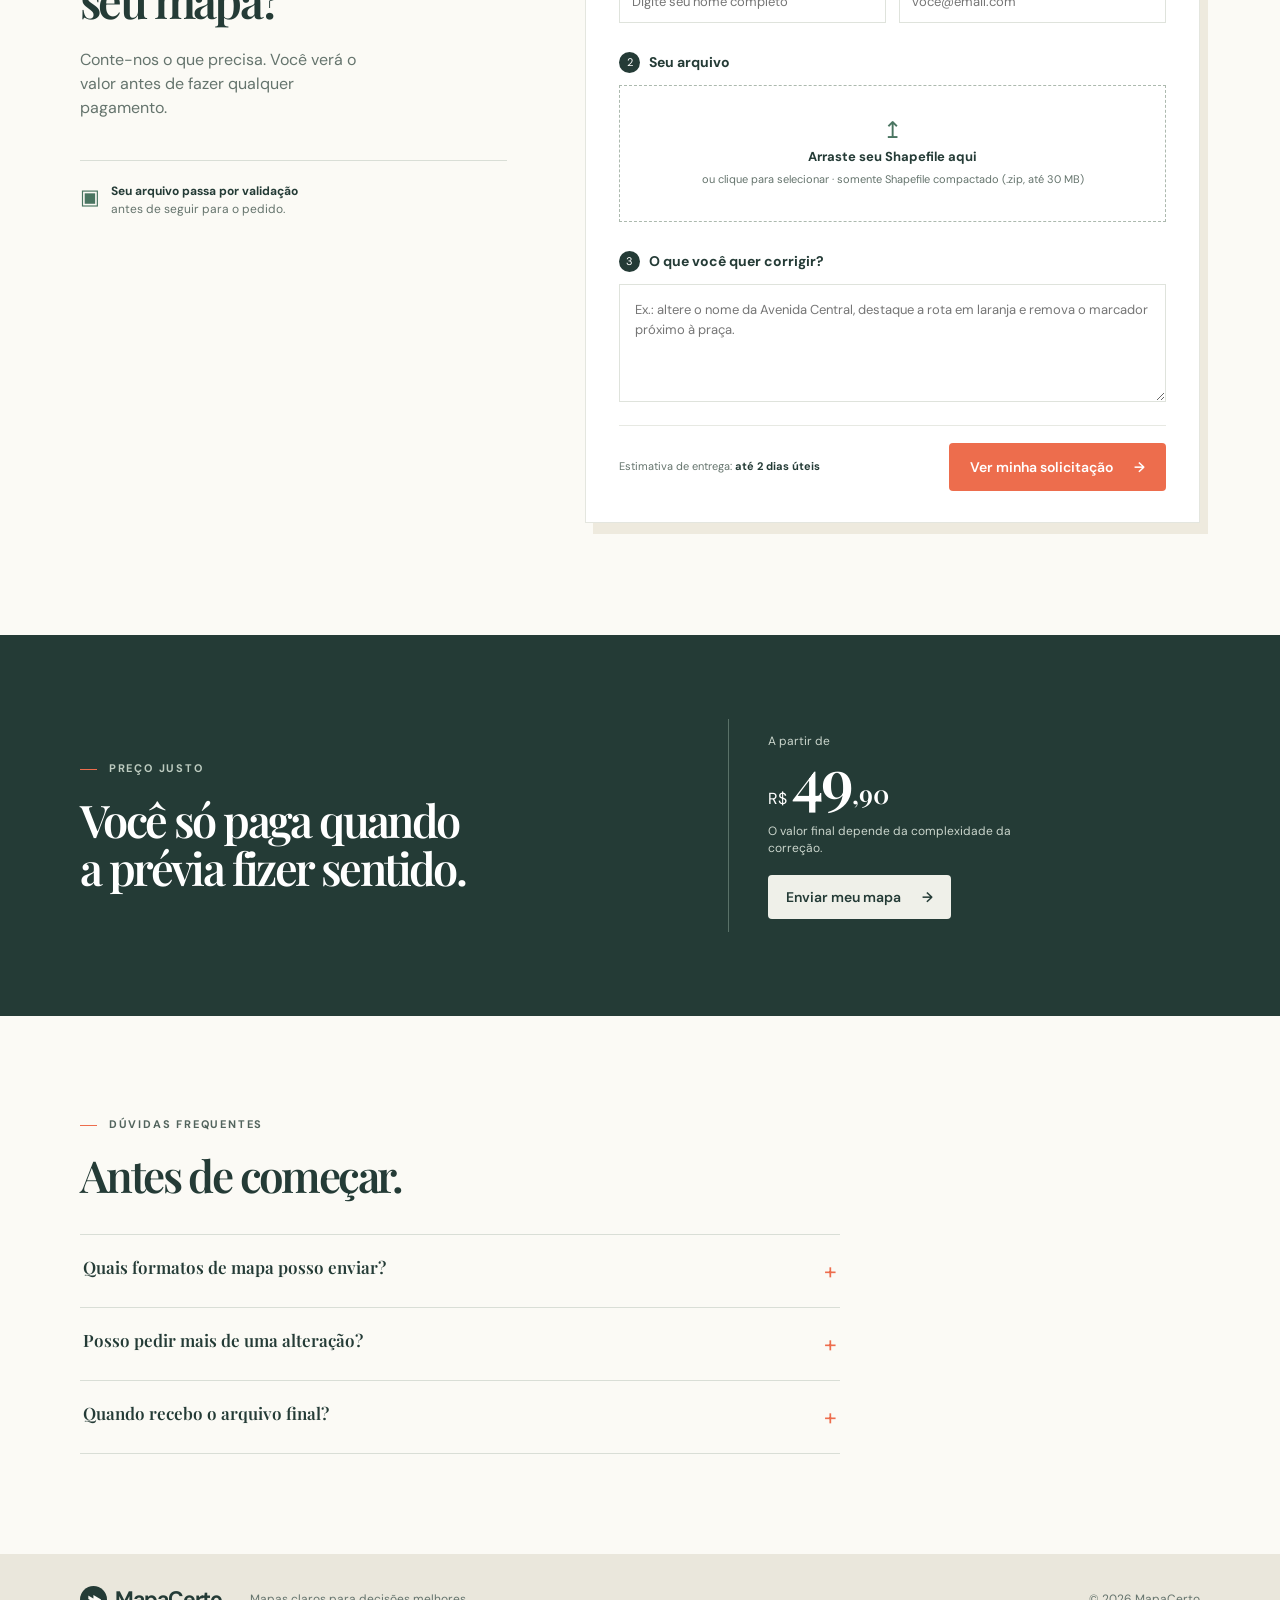
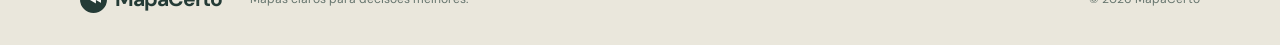
==== commit ece5579a: "Atualizar versão da validação de envio" ====
--- a/index.html
+++ b/index.html
@@ -52,6 +52,6 @@
     </main>
     <footer><div class="container footer-content"><a class="brand" href="#inicio"><span class="brand-mark">⌁</span>MapaCerto</a><p>Mapas claros para decisões melhores.</p><span>© 2026 MapaCerto</span></div></footer>
     <div class="modal-backdrop" id="modal" hidden><section class="modal" role="dialog" aria-modal="true" aria-labelledby="modalTitle"><button class="close" type="button" aria-label="Fechar">×</button><div class="success-mark">✓</div><p class="eyebrow"><span></span> PEDIDO RECEBIDO</p><h2 id="modalTitle">Pronto, recebemos<br />sua solicitação.</h2><p>Vamos analisar seu mapa e enviar uma prévia com o valor final. O pagamento só será solicitado após sua aprovação.</p><button class="button close-modal" type="button">Entendi</button></section></div>
-    <script src="script.js?v=8a69a86e"></script>
+    <script src="script.js?v=e9b18882"></script>
   </body>
 </html>
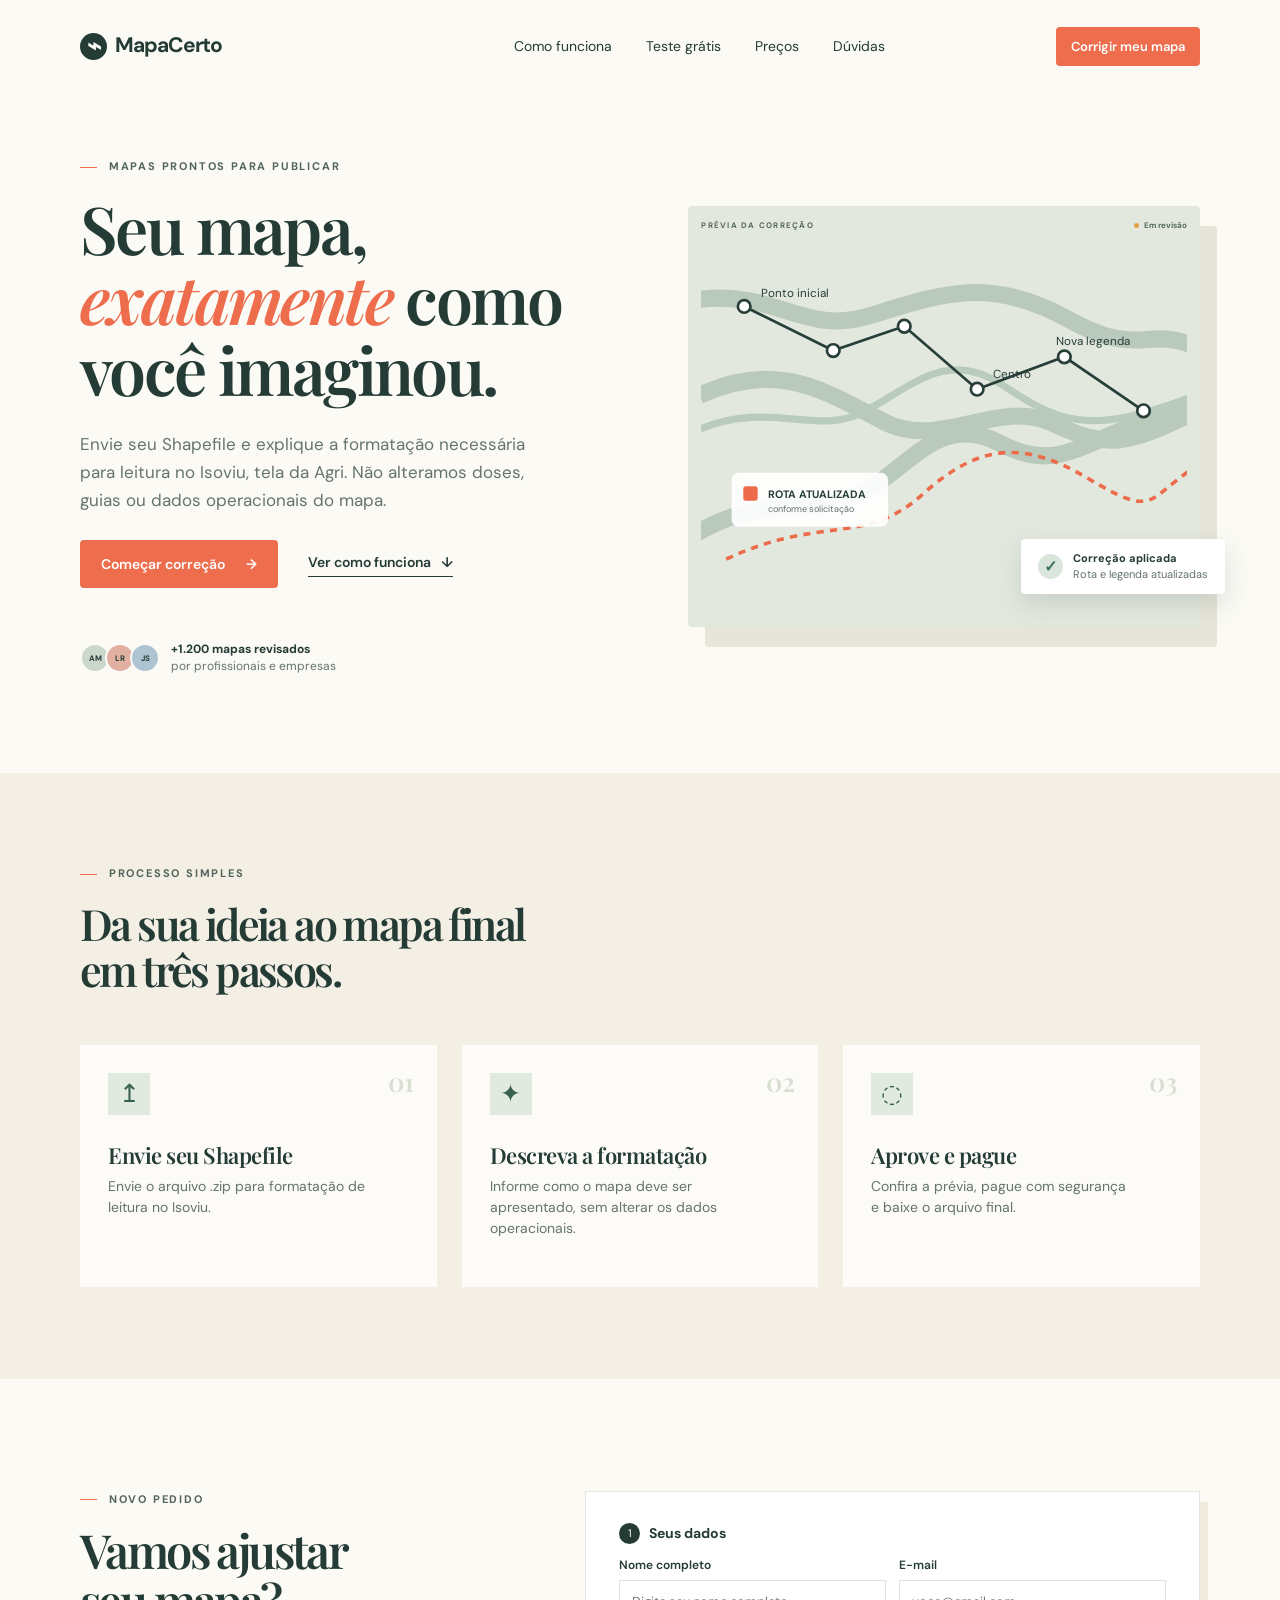
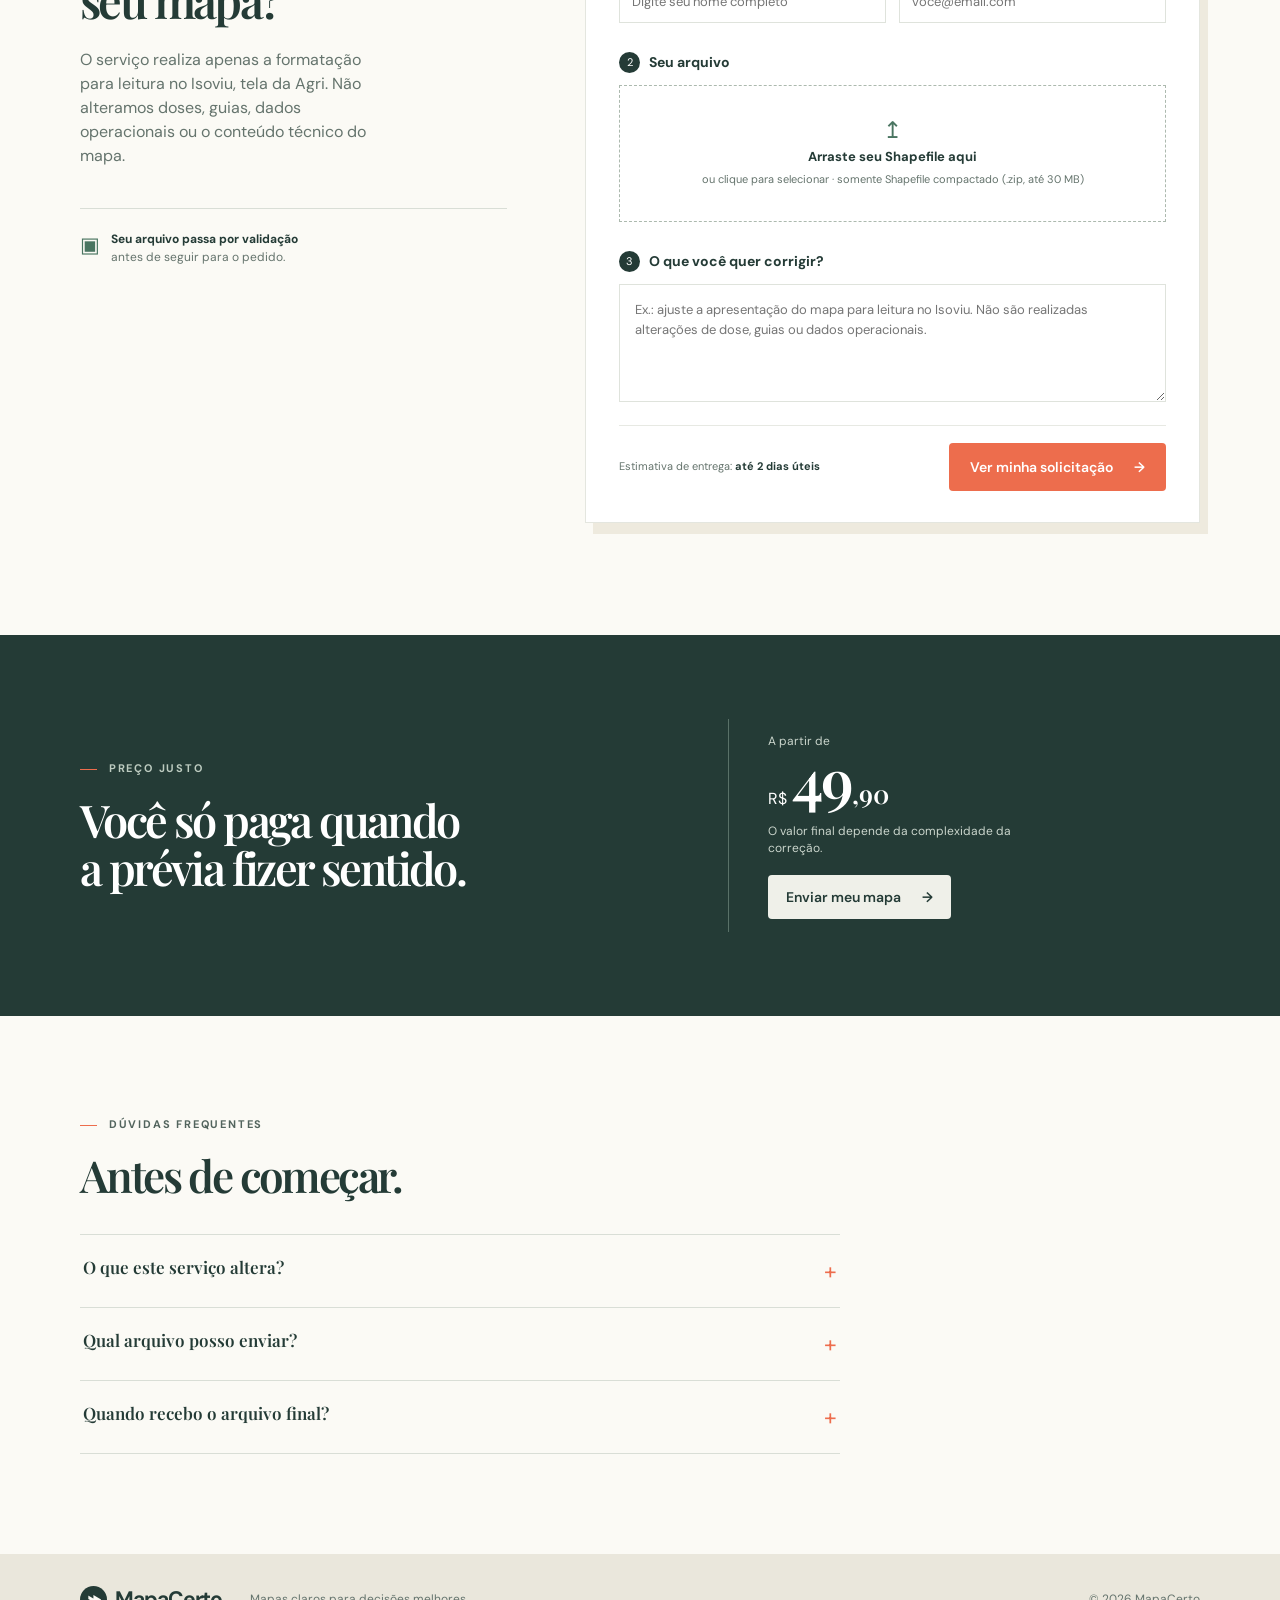
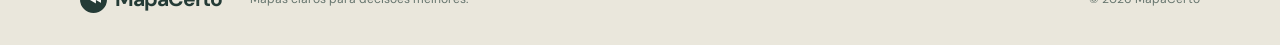
==== commit 7e66805a: "Esclarecer escopo de formatação para Isoviu" ====
--- a/index.html
+++ b/index.html
@@ -4,7 +4,7 @@
     <meta charset="UTF-8" />
     <meta name="viewport" content="width=device-width, initial-scale=1.0" />
     <title>MapaCerto — Mapas revisados, do seu jeito</title>
-    <meta name="description" content="Envie seu mapa, descreva as correções e receba a versão final pronta para usar." />
+    <meta name="description" content="Envie seu Shapefile para formatação de leitura no Isoviu e receba a versão final pronta para usar." />
     <link rel="preconnect" href="https://fonts.googleapis.com" />
     <link rel="preconnect" href="https://fonts.gstatic.com" crossorigin />
     <link href="https://fonts.googleapis.com/css2?family=DM+Sans:wght@400;500;600;700&family=Playfair+Display:wght@600;700&display=swap" rel="stylesheet" />
@@ -22,7 +22,7 @@
         <div class="hero-copy">
           <p class="eyebrow"><span></span> MAPAS PRONTOS PARA PUBLICAR</p>
           <h1>Seu mapa,<br /><em>exatamente</em> como você imaginou.</h1>
-          <p class="hero-text">Envie seu arquivo, explique o que precisa mudar e receba uma prévia antes de pagar. Simples, claro e sem troca infinita de mensagens.</p>
+          <p class="hero-text">Envie seu Shapefile e explique a formatação necessária para leitura no Isoviu, tela da Agri. Não alteramos doses, guias ou dados operacionais do mapa.</p>
           <div class="hero-actions"><a class="button" href="#pedido">Começar correção <span>→</span></a><a class="text-link" href="#como-funciona">Ver como funciona <span>↓</span></a></div>
           <div class="proof"><div class="avatars"><i>AM</i><i>LR</i><i>JS</i></div><p><strong>+1.200 mapas revisados</strong><br />por profissionais e empresas</p></div>
         </div>
@@ -42,13 +42,13 @@
         </div>
       </section>
 
-      <section class="steps" id="como-funciona"><div class="container"><div class="section-heading"><p class="eyebrow"><span></span> PROCESSO SIMPLES</p><h2>Da sua ideia ao mapa final<br />em três passos.</h2></div><div class="steps-grid"><article><b>01</b><div class="icon-box">↥</div><h3>Envie seu mapa</h3><p>Imagem, PDF ou arquivo geográfico. Você escolhe o formato.</p></article><article><b>02</b><div class="icon-box">✦</div><h3>Descreva as mudanças</h3><p>Escreva com suas palavras o que deve ser corrigido ou incluído.</p></article><article><b>03</b><div class="icon-box">◌</div><h3>Aprove e pague</h3><p>Confira a prévia, pague com segurança e baixe o arquivo final.</p></article></div></div></section>
+      <section class="steps" id="como-funciona"><div class="container"><div class="section-heading"><p class="eyebrow"><span></span> PROCESSO SIMPLES</p><h2>Da sua ideia ao mapa final<br />em três passos.</h2></div><div class="steps-grid"><article><b>01</b><div class="icon-box">↥</div><h3>Envie seu Shapefile</h3><p>Envie o arquivo .zip para formatação de leitura no Isoviu.</p></article><article><b>02</b><div class="icon-box">✦</div><h3>Descreva a formatação</h3><p>Informe como o mapa deve ser apresentado, sem alterar os dados operacionais.</p></article><article><b>03</b><div class="icon-box">◌</div><h3>Aprove e pague</h3><p>Confira a prévia, pague com segurança e baixe o arquivo final.</p></article></div></div></section>
 
-      <section class="order-section container" id="pedido"><div class="order-intro"><p class="eyebrow"><span></span> NOVO PEDIDO</p><h2>Vamos ajustar<br />seu mapa?</h2><p>Conte-nos o que precisa. Você verá o valor antes de fazer qualquer pagamento.</p><div class="secure"><span>▣</span><p><strong>Seu arquivo passa por validação</strong><br />antes de seguir para o pedido.</p></div></div><form class="order-form" id="orderForm"><div class="form-step"><span>1</span><h3>Seu arquivo</h3></div><label class="dropzone" id="dropzone" for="mapFile"><input id="mapFile" type="file" accept=".zip,application/zip,application/x-zip-compressed" hidden /><span class="upload-icon">↥</span><strong id="fileLabel">Arraste seu Shapefile aqui</strong><small>ou clique para selecionar · somente Shapefile compactado (.zip, até 30 MB)</small></label><div class="form-step"><span>2</span><h3>O que você quer corrigir?</h3></div><label for="instructions" class="sr-only">Instruções de correção</label><textarea id="instructions" placeholder="Ex.: altere o nome da Avenida Central, destaque a rota em laranja e remova o marcador próximo à praça."></textarea><div class="form-footer"><span>Estimativa de entrega: <strong>até 2 dias úteis</strong></span><button class="button" type="submit">Ver minha solicitação <span>→</span></button></div></form></section>
+      <section class="order-section container" id="pedido"><div class="order-intro"><p class="eyebrow"><span></span> NOVO PEDIDO</p><h2>Vamos ajustar<br />seu mapa?</h2><p>O serviço realiza apenas a formatação para leitura no Isoviu, tela da Agri. Não alteramos doses, guias, dados operacionais ou o conteúdo técnico do mapa.</p><div class="secure"><span>▣</span><p><strong>Seu arquivo passa por validação</strong><br />antes de seguir para o pedido.</p></div></div><form class="order-form" id="orderForm"><div class="form-step"><span>1</span><h3>Seu arquivo</h3></div><label class="dropzone" id="dropzone" for="mapFile"><input id="mapFile" type="file" accept=".zip,application/zip,application/x-zip-compressed" hidden /><span class="upload-icon">↥</span><strong id="fileLabel">Arraste seu Shapefile aqui</strong><small>ou clique para selecionar · somente Shapefile compactado (.zip, até 30 MB)</small></label><div class="form-step"><span>2</span><h3>O que você quer corrigir?</h3></div><label for="instructions" class="sr-only">Instruções de correção</label><textarea id="instructions" placeholder="Ex.: ajuste a apresentação do mapa para leitura no Isoviu. Não são realizadas alterações de dose, guias ou dados operacionais."></textarea><div class="form-footer"><span>Estimativa de entrega: <strong>até 2 dias úteis</strong></span><button class="button" type="submit">Ver minha solicitação <span>→</span></button></div></form></section>
 
       <section class="pricing" id="precos"><div class="container pricing-content"><div><p class="eyebrow light"><span></span> PREÇO JUSTO</p><h2>Você só paga quando<br />a prévia fizer sentido.</h2></div><div class="price-card"><p>A partir de</p><div><sup>R$</sup><strong>49</strong><small>,90</small></div><p class="price-note">O valor final depende da complexidade da correção.</p><a href="#pedido" class="button button-light">Enviar meu mapa <span>→</span></a></div></div></section>
 
-      <section class="faq container" id="duvidas"><p class="eyebrow"><span></span> DÚVIDAS FREQUENTES</p><h2>Antes de começar.</h2><details><summary>Quais formatos de mapa posso enviar?<span>+</span></summary><p>Você pode enviar PNG, JPG, PDF e SVG. Para outros formatos, fale conosco antes de iniciar o pedido.</p></details><details><summary>Posso pedir mais de uma alteração?<span>+</span></summary><p>Sim. Descreva todas as mudanças no mesmo pedido para receber uma estimativa adequada.</p></details><details><summary>Quando recebo o arquivo final?<span>+</span></summary><p>Após a aprovação da prévia e a confirmação do pagamento, liberamos o arquivo final para download.</p></details></section>
+      <section class="faq container" id="duvidas"><p class="eyebrow"><span></span> DÚVIDAS FREQUENTES</p><h2>Antes de começar.</h2><details><summary>O que este serviço altera?<span>+</span></summary><p>Somente a formatação visual para leitura no Isoviu, tela da Agri. Não alteramos doses, guias, dados operacionais ou o conteúdo técnico do mapa.</p></details><details><summary>Qual arquivo posso enviar?<span>+</span></summary><p>Envie apenas o Shapefile compactado em .zip, com os arquivos .shp, .shx e .dbf.</p></details><details><summary>Quando recebo o arquivo final?<span>+</span></summary><p>Após a aprovação da prévia e a confirmação do pagamento, enviamos o arquivo formatado.</p></details></section>
     </main>
     <footer><div class="container footer-content"><a class="brand" href="#inicio"><span class="brand-mark">⌁</span>MapaCerto</a><p>Mapas claros para decisões melhores.</p><span>© 2026 MapaCerto</span></div></footer>
     <div class="modal-backdrop" id="modal" hidden><section class="modal" role="dialog" aria-modal="true" aria-labelledby="modalTitle"><button class="close" type="button" aria-label="Fechar">×</button><div class="success-mark">✓</div><p class="eyebrow"><span></span> PEDIDO RECEBIDO</p><h2 id="modalTitle">Pronto, recebemos<br />sua solicitação.</h2><p>Vamos analisar seu mapa e enviar uma prévia com o valor final. O pagamento só será solicitado após sua aprovação.</p><button class="button close-modal" type="button">Entendi</button></section></div>
